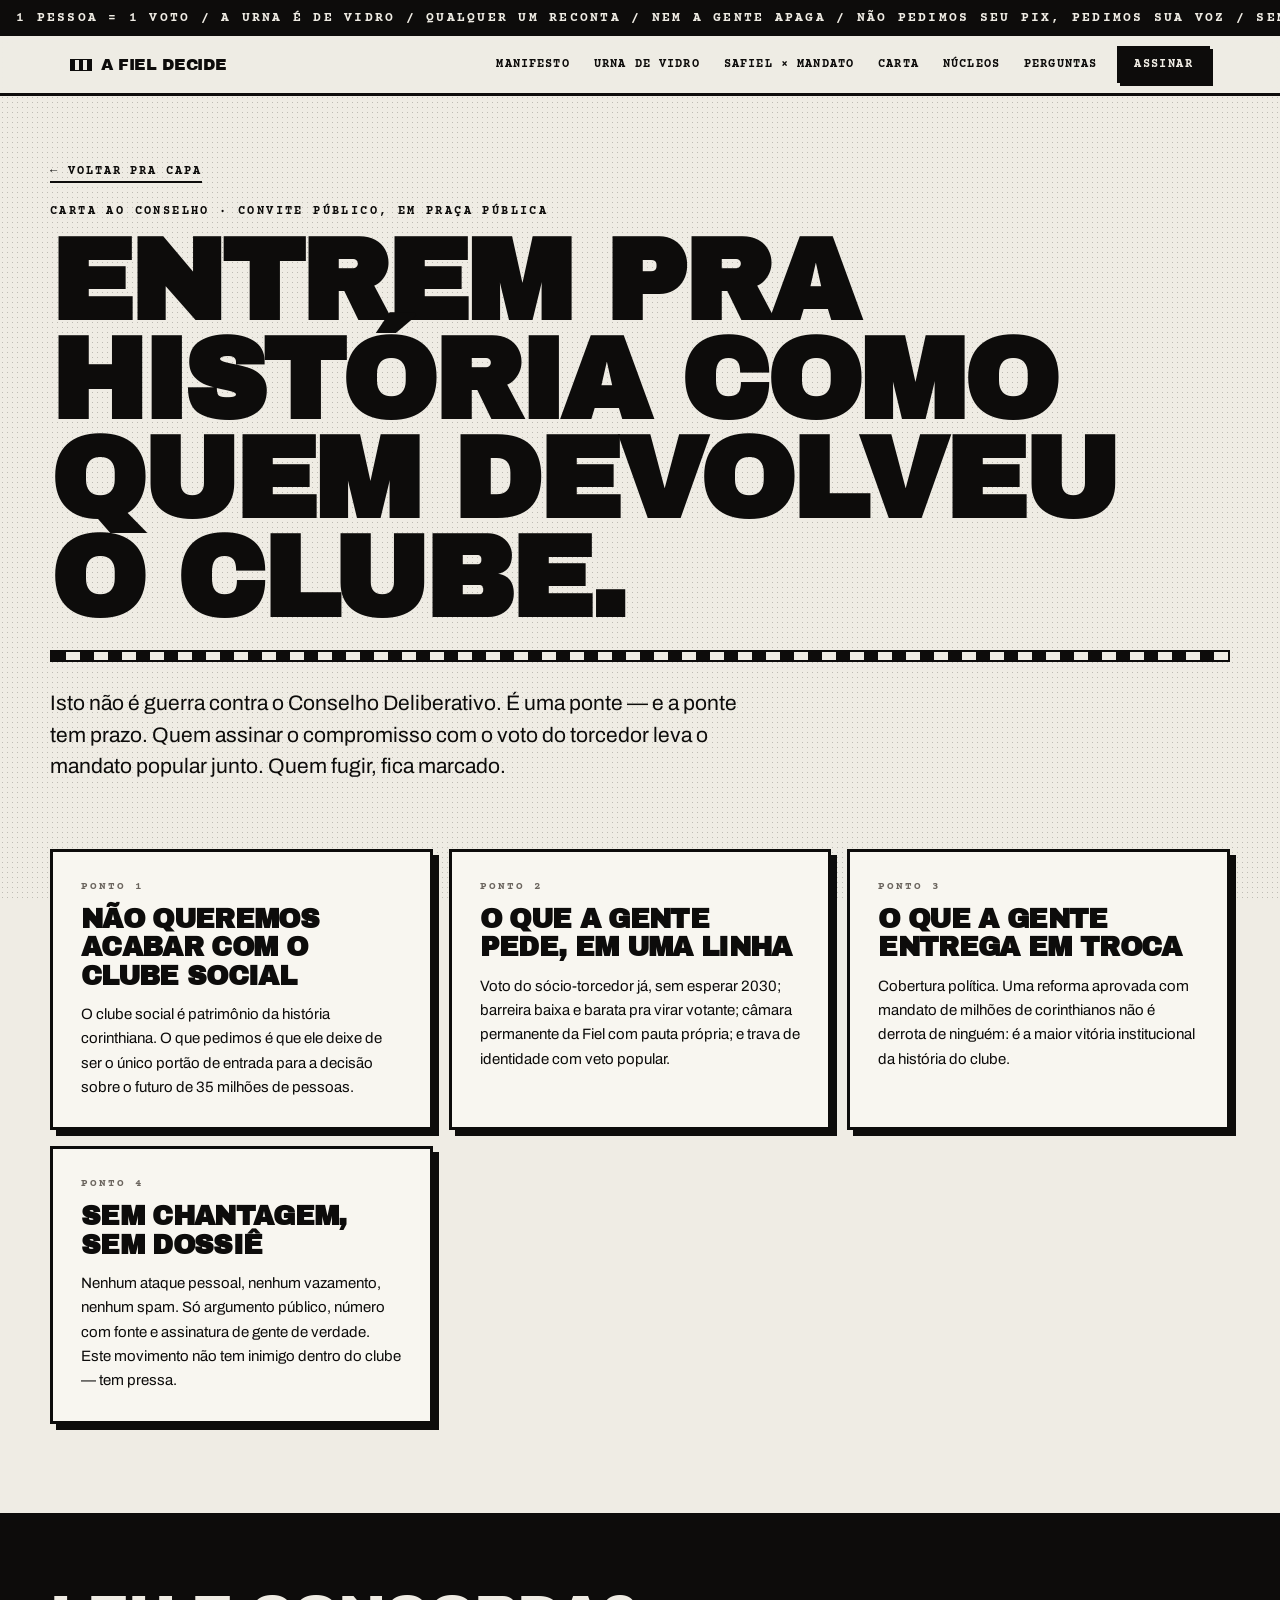
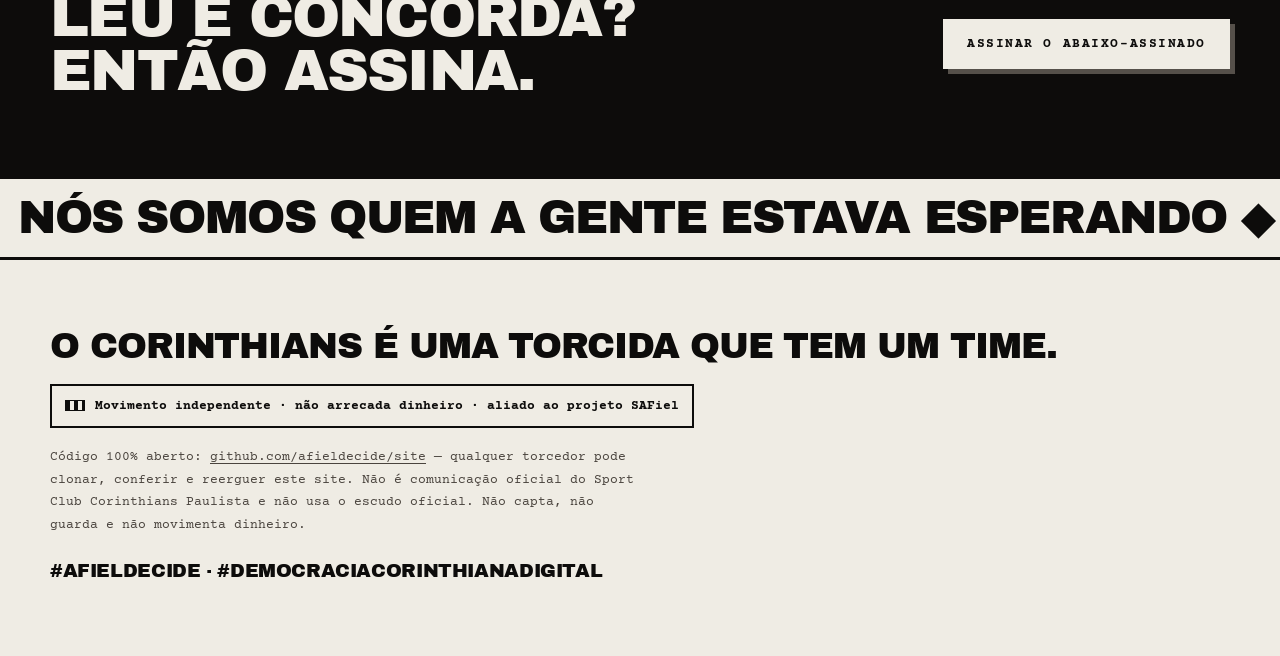
==== carta/index.html @ 3538a53e "Redesign: paper-and-ink zine identity, cover + 8 real-URL pages Full rebuild from the design handoff" ====
<!doctype html>
<html lang="pt-BR">
<head>
<meta charset="utf-8">
<meta name="viewport" content="width=device-width, initial-scale=1">
<title>Carta ao Conselho · A Fiel Decide</title>
<meta name="description" content="Isto não é guerra contra o Conselho Deliberativo. É uma ponte — e a ponte tem prazo. Quem assinar o compromisso com o voto do torcedor leva o mandato popular junto. Quem fugir, fica marcado.">
<meta name="color-scheme" content="light">
<meta name="theme-color" content="#efece4">
<link rel="canonical" href="https://afieldecide.github.io/site/carta/">
<meta property="og:type" content="website">
<meta property="og:url" content="https://afieldecide.github.io/site/carta/">
<meta property="og:site_name" content="A Fiel Decide">
<meta property="og:title" content="Carta ao Conselho · A Fiel Decide">
<meta property="og:description" content="Isto não é guerra contra o Conselho Deliberativo. É uma ponte — e a ponte tem prazo. Quem assinar o compromisso com o voto do torcedor leva o mandato popular junto. Quem fugir, fica marcado.">
<meta property="og:image" content="https://afieldecide.github.io/site/og-card.png">
<meta property="og:image:width" content="1080">
<meta property="og:image:height" content="1080">
<meta property="og:image:alt" content="Card do movimento: ~4 mil decidem o Corinthians. A gente é 35 milhões. Não pedimos Pix, pedimos sua voz. #AFielDecide">
<meta property="og:locale" content="pt_BR">
<meta name="twitter:card" content="summary">
<link rel="icon" type="image/svg+xml" href="data:image/svg+xml,%3Csvg%20xmlns='http://www.w3.org/2000/svg'%20viewBox='0%200%2064%2064'%3E%3Crect%20width='64'%20height='64'%20fill='%23efece4'/%3E%3Crect%20x='19'%20y='19'%20width='26'%20height='26'%20fill='none'%20stroke='%230d0c0b'%20stroke-width='5'%20transform='rotate(45%2032%2032)'/%3E%3C/svg%3E">
<link rel="stylesheet" href="../styles.css">
<script defer src="../site.js"></script>
</head>
<body>
<div class="grain"></div>
<div class="marquee-top" aria-hidden="true">
  <div class="track">
    <span>1 PESSOA = 1 VOTO / A URNA É DE VIDRO / QUALQUER UM RECONTA / NEM A GENTE APAGA / NÃO PEDIMOS SEU PIX, PEDIMOS SUA VOZ / SEM LÍDER, SEM DONO / 1 PESSOA = 1 VOTO / A URNA É DE VIDRO / QUALQUER UM RECONTA / NEM A GENTE APAGA / NÃO PEDIMOS SEU PIX, PEDIMOS SUA VOZ / SEM LÍDER, SEM DONO /</span>
    <span>1 PESSOA = 1 VOTO / A URNA É DE VIDRO / QUALQUER UM RECONTA / NEM A GENTE APAGA / NÃO PEDIMOS SEU PIX, PEDIMOS SUA VOZ / SEM LÍDER, SEM DONO / 1 PESSOA = 1 VOTO / A URNA É DE VIDRO / QUALQUER UM RECONTA / NEM A GENTE APAGA / NÃO PEDIMOS SEU PIX, PEDIMOS SUA VOZ / SEM LÍDER, SEM DONO /</span>
  </div>
</div>

<nav class="navbar">
  <div class="inner">
    <a class="logo" href="../"><span class="stripe"></span>A Fiel Decide</a>
    <div class="nav-right">
      <div class="nav-links">
        <a href="../manifesto/">Manifesto</a>
        <a href="../urna/">Urna de Vidro</a>
        <a href="../safiel/">SAFiel × Mandato</a>
        <a href="../carta/">Carta</a>
        <a href="../nucleos/">Núcleos</a>
        <a href="../perguntas/">Perguntas</a>
      </div>
      <button class="menu-btn" id="menu-btn" type="button" aria-expanded="false" aria-controls="mobile-menu"><span class="stripes-h"></span>Menu</button>
      <a class="nav-sign" href="../#assinar">Assinar</a>
    </div>
  </div>
  <div class="mobile-menu" id="mobile-menu">
      <a href="../manifesto/">Manifesto<span class="seta">→</span></a>
      <a href="../urna/">A Urna de Vidro<span class="seta">→</span></a>
      <a href="../safiel/">SAFiel × Mandato<span class="seta">→</span></a>
      <a href="../carta/">Carta ao Conselho<span class="seta">→</span></a>
      <a href="../nucleos/">Núcleos<span class="seta">→</span></a>
      <a href="../transparencia/">Transparência<span class="seta">→</span></a>
      <a href="../perguntas/">Perguntas<span class="seta">→</span></a>
      <a href="../imprensa/">Imprensa<span class="seta">→</span></a>
  </div>
</nav>

<section class="page-head">
  <div class="wrap">
    <a class="back" href="../">← Voltar pra capa</a>
    <p class="label" style="margin-bottom:14px">Carta ao Conselho · convite público, em praça pública</p>
    <h1 class="page-title">Entrem pra história como quem devolveu o clube.</h1>
    <div class="mosaic mosaic--thin"></div>
    <p class="lead">Isto não é guerra contra o Conselho Deliberativo. É uma ponte — e a ponte tem prazo. Quem assinar o compromisso com o voto do torcedor leva o mandato popular junto. Quem fugir, fica marcado.</p>
  </div>
</section>

<section class="page-body">
  <div class="wrap blocks">
        <div class="block"><span class="k">Ponto 1</span><h3>Não queremos acabar com o clube social</h3><p>O clube social é patrimônio da história corinthiana. O que pedimos é que ele deixe de ser o único portão de entrada para a decisão sobre o futuro de 35 milhões de pessoas.</p></div>
        <div class="block"><span class="k">Ponto 2</span><h3>O que a gente pede, em uma linha</h3><p>Voto do sócio-torcedor já, sem esperar 2030; barreira baixa e barata pra virar votante; câmara permanente da Fiel com pauta própria; e trava de identidade com veto popular.</p></div>
        <div class="block"><span class="k">Ponto 3</span><h3>O que a gente entrega em troca</h3><p>Cobertura política. Uma reforma aprovada com mandato de milhões de corinthianos não é derrota de ninguém: é a maior vitória institucional da história do clube.</p></div>
        <div class="block"><span class="k">Ponto 4</span><h3>Sem chantagem, sem dossiê</h3><p>Nenhum ataque pessoal, nenhum vazamento, nenhum spam. Só argumento público, número com fonte e assinatura de gente de verdade. Este movimento não tem inimigo dentro do clube — tem pressa.</p></div>
  </div>
</section>

<section class="page-cta">
  <div class="inner">
    <p>Leu e concorda? Então assina.</p>
    <a class="btn btn--paper" style="padding:16px 22px" href="../#assinar">Assinar o abaixo-assinado</a>
  </div>
</section>

<div class="marquee-bottom" aria-hidden="true">
  <div class="track">
    <span>Nós somos quem a gente estava esperando ◆ Nós somos quem a gente estava esperando ◆</span>
    <span>Nós somos quem a gente estava esperando ◆ Nós somos quem a gente estava esperando ◆</span>
  </div>
</div>

<footer>
  <div class="inner">
    <p class="foot-frase">O Corinthians é uma torcida que tem um time.</p>
    <span class="foot-selo"><span class="stripe"></span>Movimento independente · não arrecada dinheiro · aliado ao projeto SAFiel</span>
    <p class="foot-legal">Código 100% aberto: <a href="https://github.com/afieldecide/site">github.com/afieldecide/site</a> — qualquer torcedor pode clonar, conferir e reerguer este site. Não é comunicação oficial do Sport Club Corinthians Paulista e não usa o escudo oficial. Não capta, não guarda e não movimenta dinheiro.</p>
    <p class="foot-hash">#AFielDecide · #DemocraciaCorinthianaDigital</p>
  </div>
</footer>
</body>
</html>
---- styles.css ----
/* A Fiel Decide — sistema visual do redesign (handoff ago/2026)
   Papel envelhecido + preto. Sem cor de acento: o acento é a inversão.
   Fontes auto-hospedadas em fonts/ (regra do RECOMEÇAR: o repo leva tudo). */

@font-face{font-family:'Archivo Black';font-style:normal;font-weight:400;font-display:swap;
  src:url(fonts/archivoblack-400.woff2) format('woff2')}
@font-face{font-family:'Archivo';font-style:normal;font-weight:400;font-display:swap;
  src:url(fonts/archivo-400.woff2) format('woff2')}
@font-face{font-family:'Archivo';font-style:normal;font-weight:500;font-display:swap;
  src:url(fonts/archivo-500.woff2) format('woff2')}
@font-face{font-family:'Archivo';font-style:normal;font-weight:600;font-display:swap;
  src:url(fonts/archivo-600.woff2) format('woff2')}
@font-face{font-family:'Courier Prime';font-style:normal;font-weight:400;font-display:swap;
  src:url(fonts/courierprime-400.woff2) format('woff2')}
@font-face{font-family:'Courier Prime';font-style:normal;font-weight:700;font-display:swap;
  src:url(fonts/courierprime-700.woff2) format('woff2')}

:root{
  --paper:#efece4; --card:#f8f6f0; --white:#ffffff;
  --ink:#0d0c0b; --ink-soft:#3d3730; --gray:#6b655e; --gray-src:#5c554e;
  --num-ghost:#c4bfb6; --on-dark:#efece4; --on-dark-mute:#9c968d;
  --on-dark-body:#b5afa6; --rule-dark:#3a352f;
  --shadow-on-dark:#55504a; --shadow-on-paper:#97928a;
  --f-display:'Archivo Black',system-ui,sans-serif;
  --f-body:'Archivo',system-ui,sans-serif;
  --f-mono:'Courier Prime',ui-monospace,Consolas,monospace;
}

*{box-sizing:border-box}
html{-webkit-text-size-adjust:100%;text-size-adjust:100%}
html,body{margin:0;padding:0;overflow-x:clip}
body{background:var(--paper);color:var(--ink);font-family:var(--f-body);
  -webkit-font-smoothing:antialiased;position:relative;min-height:100vh}
a{color:inherit;text-decoration:none}
:focus-visible{outline:3px solid currentColor;outline-offset:3px}

@keyframes tick{from{transform:translate3d(0,0,0)}to{transform:translate3d(-50%,0,0)}}
@keyframes tickR{from{transform:translate3d(-50%,0,0)}to{transform:translate3d(0,0,0)}}
@keyframes stampb{0%,100%{transform:rotate(-6deg)}50%{transform:rotate(-2.5deg)}}
@keyframes grainshift{0%{background-position:0 0}100%{background-position:120px 90px}}
@keyframes mosaic{from{background-position:0 0}to{background-position:64px 0}}
@keyframes blip{0%,100%{opacity:1}50%{opacity:.2}}

/* grão de papel */
.grain{position:fixed;inset:0;pointer-events:none;z-index:0;opacity:.22;
  background-image:radial-gradient(var(--ink) 0.7px,transparent 0.8px);
  background-size:5px 5px;animation:grainshift 16s linear infinite}

/* ---------- marquees ---------- */
.marquee-top{position:sticky;top:0;z-index:60;background:var(--ink);color:var(--on-dark);
  overflow:hidden;height:36px;display:flex;align-items:center}
.marquee-top .track{display:flex;width:max-content;animation:tick 68s linear infinite;
  font-family:var(--f-mono);font-weight:700;font-size:12.5px;letter-spacing:.18em;
  text-transform:uppercase;white-space:nowrap}
.marquee-top .track span{padding:0 16px}
.marquee-bottom{position:relative;z-index:1;background:var(--paper);color:var(--ink);
  overflow:hidden;height:clamp(54px,7.5vw,84px);display:flex;align-items:center;
  border-top:3px solid var(--ink);border-bottom:3px solid var(--ink)}
.marquee-bottom .track{display:flex;width:max-content;animation:tickR 72s linear infinite;
  font-family:var(--f-display);text-transform:uppercase;font-size:clamp(24px,3.6vw,48px);
  white-space:nowrap;line-height:1;letter-spacing:-.03em}
.marquee-bottom .track span{padding:0 18px}

/* ---------- barra de navegação ---------- */
.navbar{position:sticky;top:36px;z-index:55;background:rgba(239,236,228,.94);
  -webkit-backdrop-filter:blur(8px);backdrop-filter:blur(8px);border-bottom:3px solid var(--ink)}
.navbar .inner{max-width:1180px;margin:0 auto;padding:10px 20px;display:flex;
  align-items:center;justify-content:space-between;gap:14px;flex-wrap:wrap}
.logo{display:flex;align-items:center;gap:9px;font-family:var(--f-display);
  text-transform:uppercase;font-size:16px;letter-spacing:-.01em;flex:none}
.stripe{display:inline-block;border:1.5px solid var(--ink);flex:none;
  background-image:repeating-linear-gradient(90deg,var(--ink) 0 4px,var(--paper) 4px 8px)}
.logo .stripe{width:22px;height:12px}
.nav-right{display:flex;align-items:center;gap:4px;font-family:var(--f-mono);
  font-weight:700;font-size:11.5px;letter-spacing:.1em;text-transform:uppercase}
.nav-links{display:flex;align-items:center;gap:4px;flex-wrap:wrap}
.nav-links a{padding:7px 9px;border:1.5px solid transparent;transition:border-color .14s}
.nav-links a:hover{border-color:var(--ink)}
.menu-btn{display:none;font-family:var(--f-mono);font-weight:700;font-size:11.5px;
  letter-spacing:.14em;text-transform:uppercase;background:var(--paper);color:var(--ink);
  border:2px solid var(--ink);box-shadow:3px 3px 0 var(--ink);padding:10px 14px;cursor:pointer;
  align-items:center;gap:8px}
.menu-btn .stripes-h{width:16px;height:10px;display:inline-block;flex:none;
  background-image:repeating-linear-gradient(180deg,var(--ink) 0 2px,var(--paper) 2px 4px)}
.nav-sign{font-family:var(--f-mono);font-weight:700;font-size:11.5px;letter-spacing:.12em;
  text-transform:uppercase;background:var(--ink);color:var(--on-dark);padding:10px 15px;
  border:2px solid var(--ink);box-shadow:3px 3px 0 var(--ink);margin-left:6px;
  transition:transform .12s,box-shadow .12s}
.nav-sign:hover{transform:translate(2px,2px);box-shadow:1px 1px 0 var(--ink);color:var(--on-dark)}
.mobile-menu{display:none;border-top:3px solid var(--ink);background:var(--ink);
  color:var(--on-dark);padding:8px 20px 16px}
.mobile-menu a{display:flex;align-items:center;justify-content:space-between;gap:12px;
  padding:14px 0;border-bottom:1px solid var(--rule-dark);font-family:var(--f-display);
  text-transform:uppercase;font-size:20px;letter-spacing:-.02em;color:var(--on-dark)}
.mobile-menu a:hover{color:var(--white)}
.mobile-menu .seta{font-family:var(--f-mono);font-size:15px}
@media(max-width:859.98px){
  .nav-links{display:none}
  .menu-btn{display:flex}
  .mobile-menu.open{display:block}
}

/* ---------- blocos e utilitários ---------- */
.wrap{max-width:1180px;margin:0 auto}
.z1{position:relative;z-index:1}
.sec{position:relative;z-index:1;padding:clamp(46px,6.5vw,90px) 20px}
.sec--dark{background:var(--ink);color:var(--on-dark)}
.label{font-family:var(--f-mono);font-weight:700;font-size:12px;letter-spacing:.2em;
  text-transform:uppercase;margin:0 0 16px}
.label--dark{color:var(--on-dark-mute)}
.sec-title{font-family:var(--f-display);text-transform:uppercase;
  font-size:clamp(32px,6vw,76px);line-height:.94;margin:0;letter-spacing:-.03em;text-wrap:balance}
.mosaic{height:14px;border:2px solid var(--ink);
  background-image:repeating-linear-gradient(90deg,var(--ink) 0 16px,var(--paper) 16px 32px);
  animation:mosaic 8s linear infinite}
.mosaic--thin{height:12px;animation:none;
  background-image:repeating-linear-gradient(90deg,var(--ink) 0 14px,var(--paper) 14px 28px)}

/* ---------- botões ---------- */
.btn{display:inline-block;font-family:var(--f-mono);font-weight:700;font-size:13px;
  letter-spacing:.12em;text-transform:uppercase;padding:15px 20px;border:2px solid var(--ink);
  cursor:pointer;transition:transform .12s,box-shadow .12s;background:transparent;color:var(--ink)}
.btn--ink{background:var(--ink);color:var(--on-dark);box-shadow:5px 5px 0 var(--shadow-on-paper)}
.btn--ink:hover{transform:translate(3px,3px);box-shadow:1px 1px 0 var(--shadow-on-paper);color:var(--on-dark)}
.btn--line{box-shadow:5px 5px 0 var(--ink)}
.btn--line:hover{transform:translate(3px,3px);box-shadow:1px 1px 0 var(--ink)}
.btn--paper{background:var(--paper);color:var(--ink);border-color:var(--paper);
  box-shadow:5px 5px 0 var(--shadow-on-dark)}
.btn--paper:hover{transform:translate(3px,3px);box-shadow:1px 1px 0 var(--shadow-on-dark);color:var(--ink)}
.btn--ghost{border-color:var(--paper);color:var(--on-dark);box-shadow:5px 5px 0 var(--shadow-on-dark)}
.btn--ghost:hover{transform:translate(3px,3px);box-shadow:1px 1px 0 var(--shadow-on-dark);color:var(--on-dark)}

/* ---------- hero da capa ---------- */
.hero{position:relative;z-index:1;padding:clamp(32px,5.5vw,68px) 20px clamp(22px,3.5vw,40px)}
.hero-top{display:flex;align-items:flex-start;justify-content:space-between;gap:18px;flex-wrap:wrap}
.kicker{font-family:var(--f-mono);font-weight:700;font-size:12px;letter-spacing:.2em;
  text-transform:uppercase;margin:0;max-width:46ch;line-height:1.7}
.stamp{font-family:var(--f-mono);font-weight:700;font-size:11.5px;letter-spacing:.16em;
  text-transform:uppercase;color:var(--on-dark);background:var(--ink);border:2px solid var(--ink);
  padding:9px 14px;display:inline-block;animation:stampb 3.6s ease-in-out infinite;transform-origin:center}
.mega{font-family:var(--f-display);text-transform:uppercase;font-size:clamp(58px,14.5vw,206px);
  line-height:.84;letter-spacing:-.035em;margin:clamp(16px,2.6vw,30px) 0 0}
.hero .mosaic{margin:clamp(14px,2.2vw,24px) 0 0}
.hero-grid{display:grid;gap:clamp(20px,3vw,40px);grid-template-columns:repeat(auto-fit,minmax(300px,1fr));
  margin-top:clamp(20px,3vw,34px)}
.thesis{font-family:var(--f-display);text-transform:uppercase;font-size:clamp(23px,3.2vw,40px);
  line-height:1.02;margin:0;letter-spacing:-.02em}
.thesis .inv{background:var(--ink);color:var(--on-dark);padding:0 .14em}
.hero-p{max-width:48ch;margin:20px 0 0;font-size:clamp(15px,1.4vw,17.5px);line-height:1.6;text-wrap:pretty}
.hero-ctas{display:flex;flex-wrap:wrap;gap:12px;margin-top:26px}

.sangria{border:3px solid var(--ink);background:var(--card);padding:clamp(18px,2.4vw,26px);
  align-self:start;box-shadow:9px 9px 0 var(--ink)}
.sangria .head{font-family:var(--f-mono);font-weight:700;font-size:11.5px;letter-spacing:.2em;
  text-transform:uppercase;border-bottom:2px dashed var(--ink);padding-bottom:10px;
  display:flex;justify-content:space-between;gap:10px;align-items:center}
.blip{width:8px;height:8px;background:var(--ink);border-radius:50%;display:inline-block;
  animation:blip 1.4s ease-in-out infinite;flex:none}
.sangria .num{font-family:var(--f-display);font-size:clamp(34px,6vw,66px);line-height:1;
  margin:14px 0 10px;font-variant-numeric:tabular-nums;letter-spacing:-.03em}
.sangria .cap{font-size:14px;line-height:1.55;text-wrap:pretty}

/* ---------- faixa da citação ---------- */
.quote-band{position:relative;z-index:1;background:var(--ink);color:var(--on-dark);
  padding:clamp(26px,3.4vw,40px) 20px}
.quote-band .inner{max-width:1180px;margin:0 auto;display:flex;flex-wrap:wrap;
  align-items:baseline;gap:12px 22px}
.quote-band .q{font-family:var(--f-display);text-transform:uppercase;
  font-size:clamp(19px,3.2vw,36px);line-height:1.05;letter-spacing:-.02em;text-wrap:balance}
.quote-band .src{font-family:var(--f-mono);font-weight:700;font-size:11.5px;
  letter-spacing:.14em;text-transform:uppercase;color:var(--on-dark-mute)}

/* ---------- placar ---------- */
.placar-grid{display:grid;gap:14px;margin-top:clamp(26px,3.5vw,42px);
  grid-template-columns:repeat(auto-fit,minmax(198px,1fr))}
.placar-card{background:var(--card);border:2px solid var(--ink);padding:20px 18px;
  display:flex;flex-direction:column;gap:8px;min-height:168px;box-shadow:5px 5px 0 var(--ink);
  transition:transform .14s,box-shadow .14s,background .14s}
.placar-card:hover{transform:translate(-3px,-3px);box-shadow:9px 9px 0 var(--ink);background:var(--white)}
.placar-card .num{font-family:var(--f-display);font-size:clamp(30px,3.7vw,44px);
  line-height:.95;letter-spacing:-.03em}
.placar-card .lab{font-size:14.5px;line-height:1.4}
.placar-card .src{margin-top:auto;font-family:var(--f-mono);font-size:10.5px;
  letter-spacing:.08em;text-transform:uppercase;color:var(--gray-src)}
.pgfn{max-width:72ch;margin:24px 0 0;font-size:15.5px;line-height:1.6;color:var(--ink-soft);text-wrap:pretty}
.pgfn b{color:var(--ink)}

/* ---------- meta / assinar ---------- */
.sec-title--meta{font-size:clamp(38px,8.4vw,112px);line-height:.88;letter-spacing:-.035em}
.meta-bar-wrap{height:28px;border:3px solid var(--paper);margin-top:clamp(22px,3vw,34px);
  background:var(--ink);overflow:hidden}
#meta-bar{height:100%;width:0%;
  background-image:repeating-linear-gradient(90deg,var(--paper) 0 14px,#7d786f 14px 28px);
  transition:width 1.6s cubic-bezier(.2,.7,.2,1)}
.meta-scale{display:flex;justify-content:space-between;font-family:var(--f-mono);font-weight:700;
  font-size:11.5px;letter-spacing:.14em;text-transform:uppercase;margin-top:9px;color:var(--on-dark-mute)}
.meta-p{max-width:52ch;margin:24px 0 0;font-size:clamp(15px,1.5vw,18px);line-height:1.55;text-wrap:pretty}
.meta-ctas{display:flex;flex-wrap:wrap;gap:14px;margin-top:28px}
.passos{display:grid;gap:2px;background:var(--rule-dark);border:2px solid var(--rule-dark);
  margin-top:clamp(32px,4vw,48px);grid-template-columns:repeat(auto-fit,minmax(210px,1fr))}
.passo{background:var(--ink);padding:18px 16px;display:flex;flex-direction:column;gap:7px;transition:background .16s}
.passo:hover{background:#191714}
.passo .n{font-family:var(--f-mono);font-weight:700;font-size:11px;letter-spacing:.16em;color:var(--on-dark-mute)}
.passo .t{font-family:var(--f-display);text-transform:uppercase;font-size:19px;line-height:1;letter-spacing:-.02em}
.passo .d{font-size:13.5px;line-height:1.5;color:var(--on-dark-body)}

/* ---------- cláusulas ---------- */
.clausulas{display:grid;gap:16px;grid-template-columns:repeat(auto-fit,minmax(280px,1fr))}
.clausula{background:var(--card);border:3px solid var(--ink);padding:clamp(18px,2.2vw,26px);
  display:flex;flex-direction:column;gap:12px;box-shadow:6px 6px 0 var(--ink);
  transition:transform .14s,box-shadow .14s}
.clausula:hover{transform:translate(-3px,-3px);box-shadow:11px 11px 0 var(--ink)}
.clausula .n{font-family:var(--f-display);font-size:clamp(34px,4vw,50px);line-height:.9;
  letter-spacing:-.04em;color:var(--num-ghost)}
.clausula h3{font-family:var(--f-display);text-transform:uppercase;font-size:clamp(19px,2.2vw,25px);
  line-height:1.05;margin:0;letter-spacing:-.02em}
.clausula p{margin:0;font-size:14.5px;line-height:1.6;text-wrap:pretty}

/* ---------- índice de páginas ---------- */
.indice a{border-top:2px solid var(--rule-dark);padding:clamp(16px,2.2vw,24px) 0;
  display:flex;align-items:baseline;justify-content:space-between;gap:16px;flex-wrap:wrap;
  transition:padding-left .2s,color .16s}
.indice a:hover{padding-left:14px;color:var(--white)}
.indice .t{font-family:var(--f-display);text-transform:uppercase;
  font-size:clamp(24px,4.2vw,52px);line-height:1;letter-spacing:-.03em}
.indice .d{font-family:var(--f-mono);font-size:12px;letter-spacing:.1em;text-transform:uppercase;
  color:var(--on-dark-mute);flex:1 1 220px;max-width:38ch}
.indice .seta{font-family:var(--f-mono);font-weight:700;font-size:16px}

/* ---------- página interna ---------- */
.page-head{position:relative;z-index:1;padding:clamp(32px,5vw,64px) 20px clamp(18px,2.5vw,28px)}
.back{font-family:var(--f-mono);font-weight:700;font-size:12px;letter-spacing:.16em;
  text-transform:uppercase;display:inline-block;margin-bottom:22px;
  border-bottom:2px solid var(--ink);padding-bottom:3px}
.page-title{font-family:var(--f-display);text-transform:uppercase;
  font-size:clamp(40px,9vw,124px);line-height:.86;letter-spacing:-.035em;margin:0}
.page-head .mosaic--thin{margin:clamp(14px,2vw,22px) 0 0}
.lead{max-width:58ch;margin:clamp(18px,2.4vw,26px) 0 0;font-size:clamp(16px,1.7vw,21px);
  line-height:1.5;text-wrap:pretty}
.page-body{position:relative;z-index:1;padding:clamp(18px,3vw,40px) 20px clamp(50px,7vw,96px)}
.blocks{display:grid;gap:16px;grid-template-columns:repeat(auto-fit,minmax(300px,1fr))}
.block{background:var(--card);border:3px solid var(--ink);padding:clamp(18px,2.2vw,28px);
  display:flex;flex-direction:column;gap:12px;box-shadow:6px 6px 0 var(--ink);
  transition:transform .14s,box-shadow .14s}
.block:hover{transform:translate(-3px,-3px);box-shadow:11px 11px 0 var(--ink)}
.block .k{font-family:var(--f-mono);font-weight:700;font-size:11px;letter-spacing:.18em;
  text-transform:uppercase;color:var(--gray)}
.block h3{font-family:var(--f-display);text-transform:uppercase;font-size:clamp(20px,2.4vw,27px);
  line-height:1.05;margin:0;letter-spacing:-.025em}
.block p{margin:0;font-size:15px;line-height:1.62;text-wrap:pretty}
.page-cta{position:relative;z-index:1;background:var(--ink);color:var(--on-dark);
  padding:clamp(40px,6vw,80px) 20px}
.page-cta .inner{max-width:1180px;margin:0 auto;display:flex;flex-wrap:wrap;
  align-items:center;justify-content:space-between;gap:22px}
.page-cta p{font-family:var(--f-display);text-transform:uppercase;
  font-size:clamp(26px,4.6vw,58px);line-height:.94;margin:0;letter-spacing:-.03em;max-width:18ch}

/* ---------- rodapé ---------- */
footer{position:relative;z-index:1;padding:clamp(38px,5.5vw,68px) 20px;
  font-family:var(--f-mono);font-size:12.5px;line-height:1.8}
footer .inner{max-width:1180px;margin:0 auto;display:grid;gap:18px;grid-template-columns:minmax(0,1fr)}
.foot-frase{font-family:var(--f-display);text-transform:uppercase;
  font-size:clamp(21px,3.2vw,36px);margin:0;line-height:1.05;letter-spacing:-.03em}
.foot-selo{display:inline-flex;align-items:center;gap:10px;border:2px solid var(--ink);
  padding:9px 13px;width:fit-content;max-width:100%;font-weight:700}
.foot-selo .stripe{width:20px;height:11px}
.foot-legal{max-width:74ch;margin:0;color:#4a443e}
.foot-legal a{text-decoration:underline;text-underline-offset:3px}
.foot-hash{font-family:var(--f-display);text-transform:uppercase;
  font-size:clamp(15px,4.6vw,19px);margin:0;letter-spacing:-.02em}

/* ---------- movimento reduzido ---------- */
@media(prefers-reduced-motion:reduce){
  .marquee-top .track,.marquee-bottom .track,.mosaic,.grain,.stamp,.blip{animation:none}
  #meta-bar{transition:none}
  .btn,.placar-card,.clausula,.block,.nav-sign,.passo,.indice a{transition:none}
}
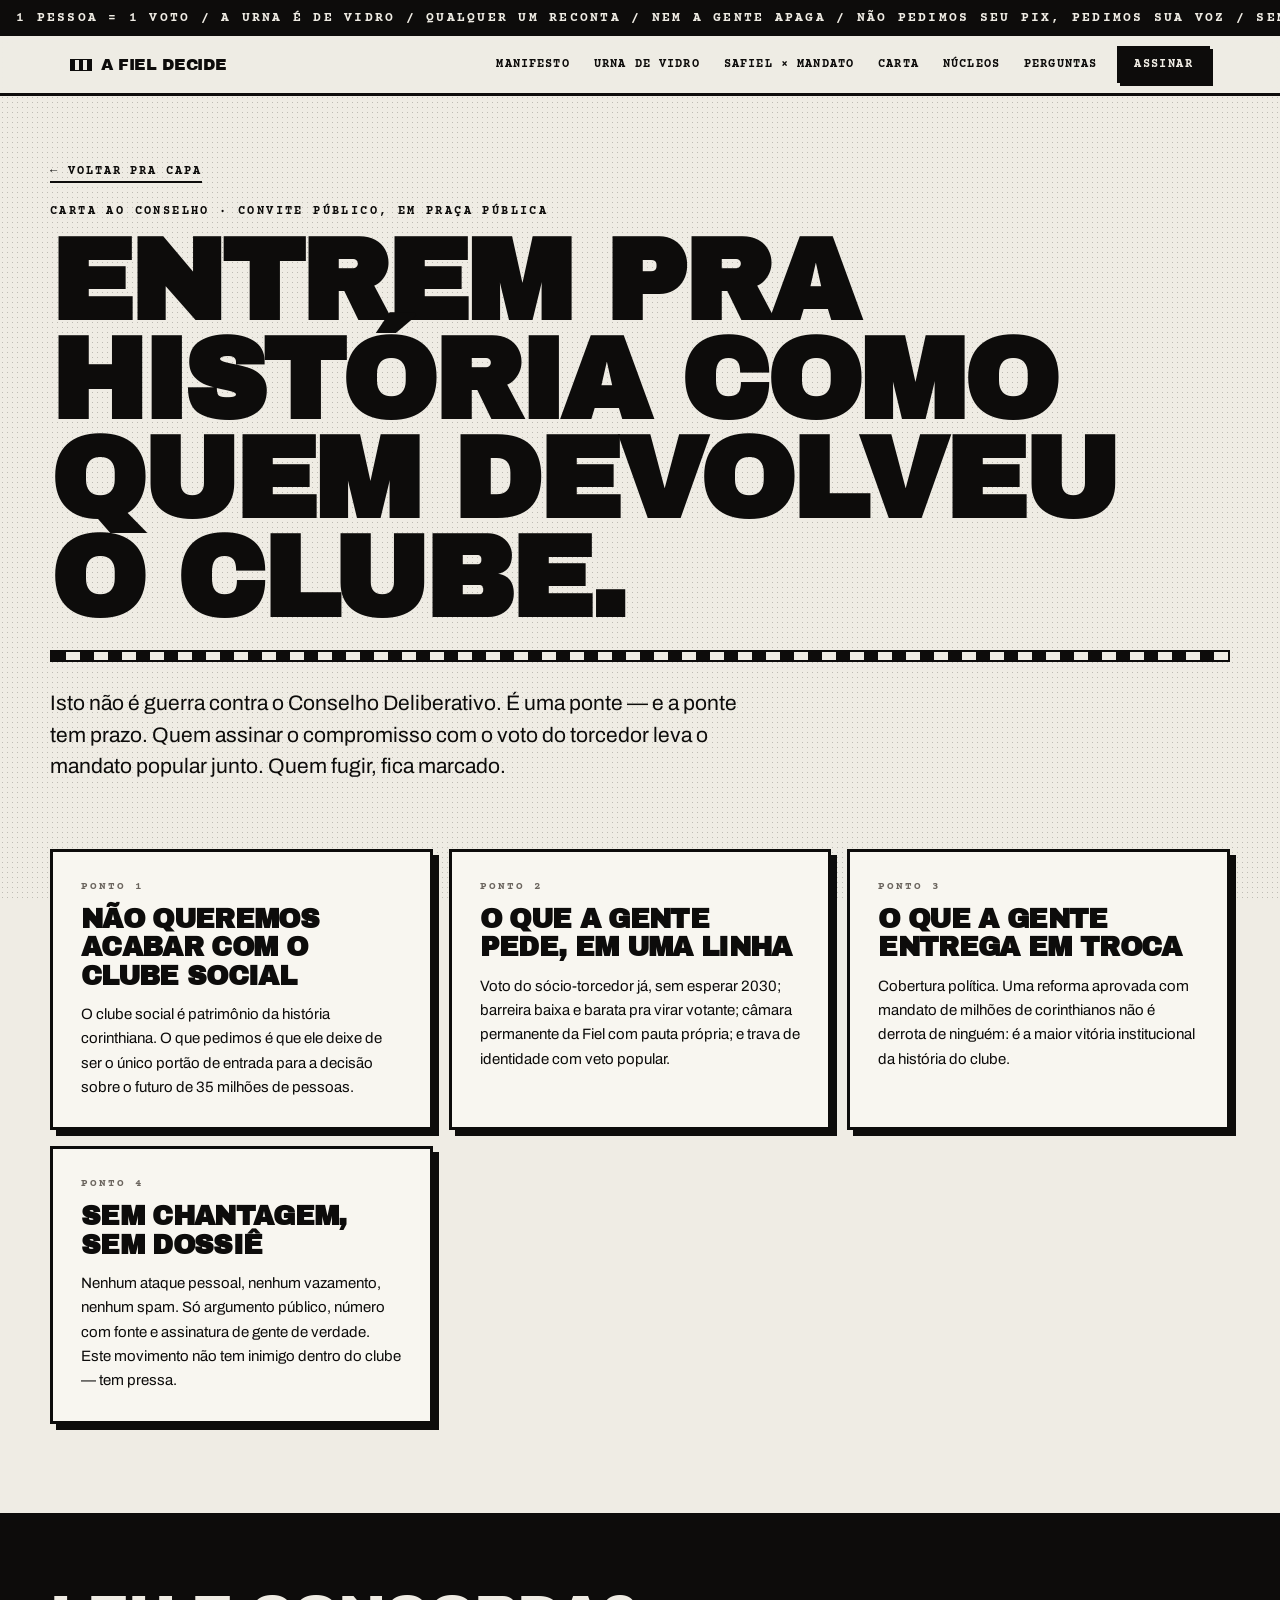
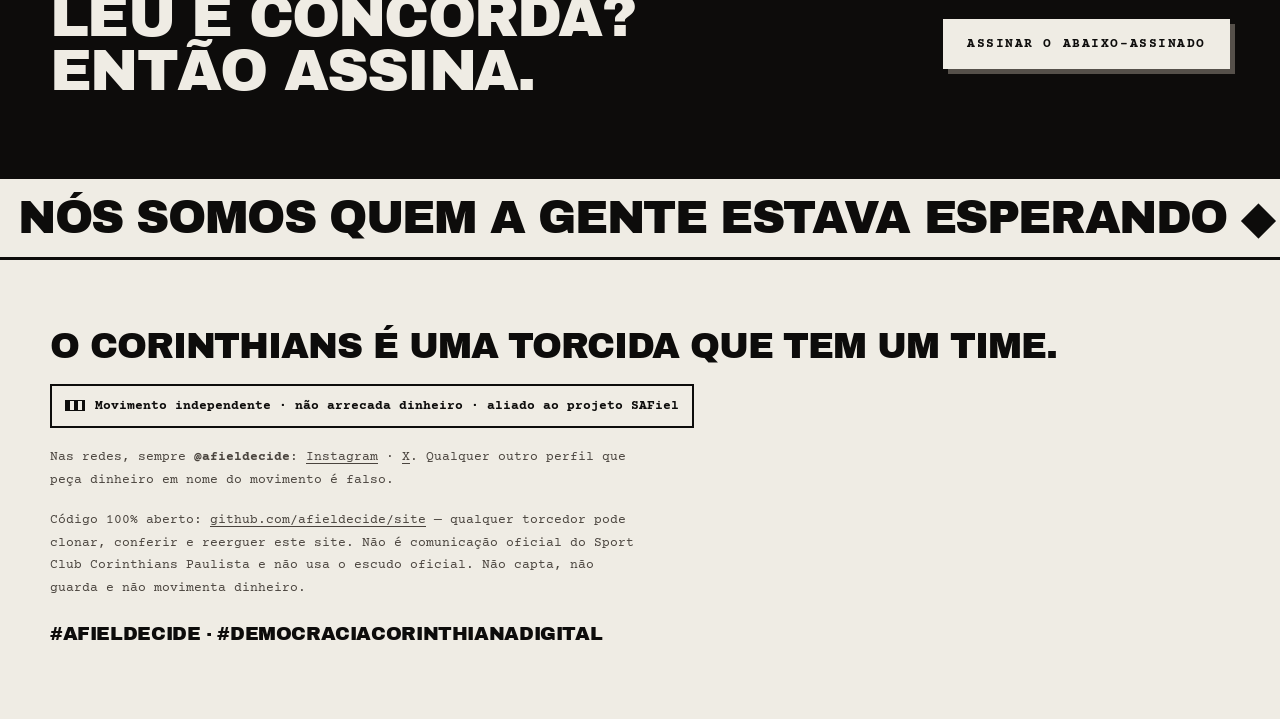
==== commit e34777a7: "Add official social profiles to footer and card art The movement now holds @afieldecide on Instagram" ====
--- a/carta/index.html
+++ b/carta/index.html
@@ -19,6 +19,7 @@
 <meta property="og:image:alt" content="Card do movimento: ~4 mil decidem o Corinthians. A gente é 35 milhões. Não pedimos Pix, pedimos sua voz. #AFielDecide">
 <meta property="og:locale" content="pt_BR">
 <meta name="twitter:card" content="summary">
+<meta name="twitter:site" content="@afieldecide">
 <link rel="icon" type="image/svg+xml" href="data:image/svg+xml,%3Csvg%20xmlns='http://www.w3.org/2000/svg'%20viewBox='0%200%2064%2064'%3E%3Crect%20width='64'%20height='64'%20fill='%23efece4'/%3E%3Crect%20x='19'%20y='19'%20width='26'%20height='26'%20fill='none'%20stroke='%230d0c0b'%20stroke-width='5'%20transform='rotate(45%2032%2032)'/%3E%3C/svg%3E">
 <link rel="stylesheet" href="../styles.css">
 <script defer src="../site.js"></script>
@@ -82,7 +83,7 @@
 <section class="page-cta">
   <div class="inner">
     <p>Leu e concorda? Então assina.</p>
-    <a class="btn btn--paper" style="padding:16px 22px" href="../#assinar">Assinar o abaixo-assinado</a>
+    <a class="btn btn--paper" style="padding:16px 22px" href="https://www.change.org/p/a-fiel-quer-votar-pelo-direito-do-torcedor-a-decidir-o-futuro-do-corinthians" target="_blank" rel="noopener">Assinar o abaixo-assinado</a>
   </div>
 </section>
 
@@ -97,6 +98,7 @@
   <div class="inner">
     <p class="foot-frase">O Corinthians é uma torcida que tem um time.</p>
     <span class="foot-selo"><span class="stripe"></span>Movimento independente · não arrecada dinheiro · aliado ao projeto SAFiel</span>
+    <p class="foot-legal">Nas redes, sempre <b>@afieldecide</b>: <a href="https://instagram.com/afieldecide" rel="me">Instagram</a> · <a href="https://x.com/afieldecide" rel="me">X</a>. Qualquer outro perfil que peça dinheiro em nome do movimento é falso.</p>
     <p class="foot-legal">Código 100% aberto: <a href="https://github.com/afieldecide/site">github.com/afieldecide/site</a> — qualquer torcedor pode clonar, conferir e reerguer este site. Não é comunicação oficial do Sport Club Corinthians Paulista e não usa o escudo oficial. Não capta, não guarda e não movimenta dinheiro.</p>
     <p class="foot-hash">#AFielDecide · #DemocraciaCorinthianaDigital</p>
   </div>
